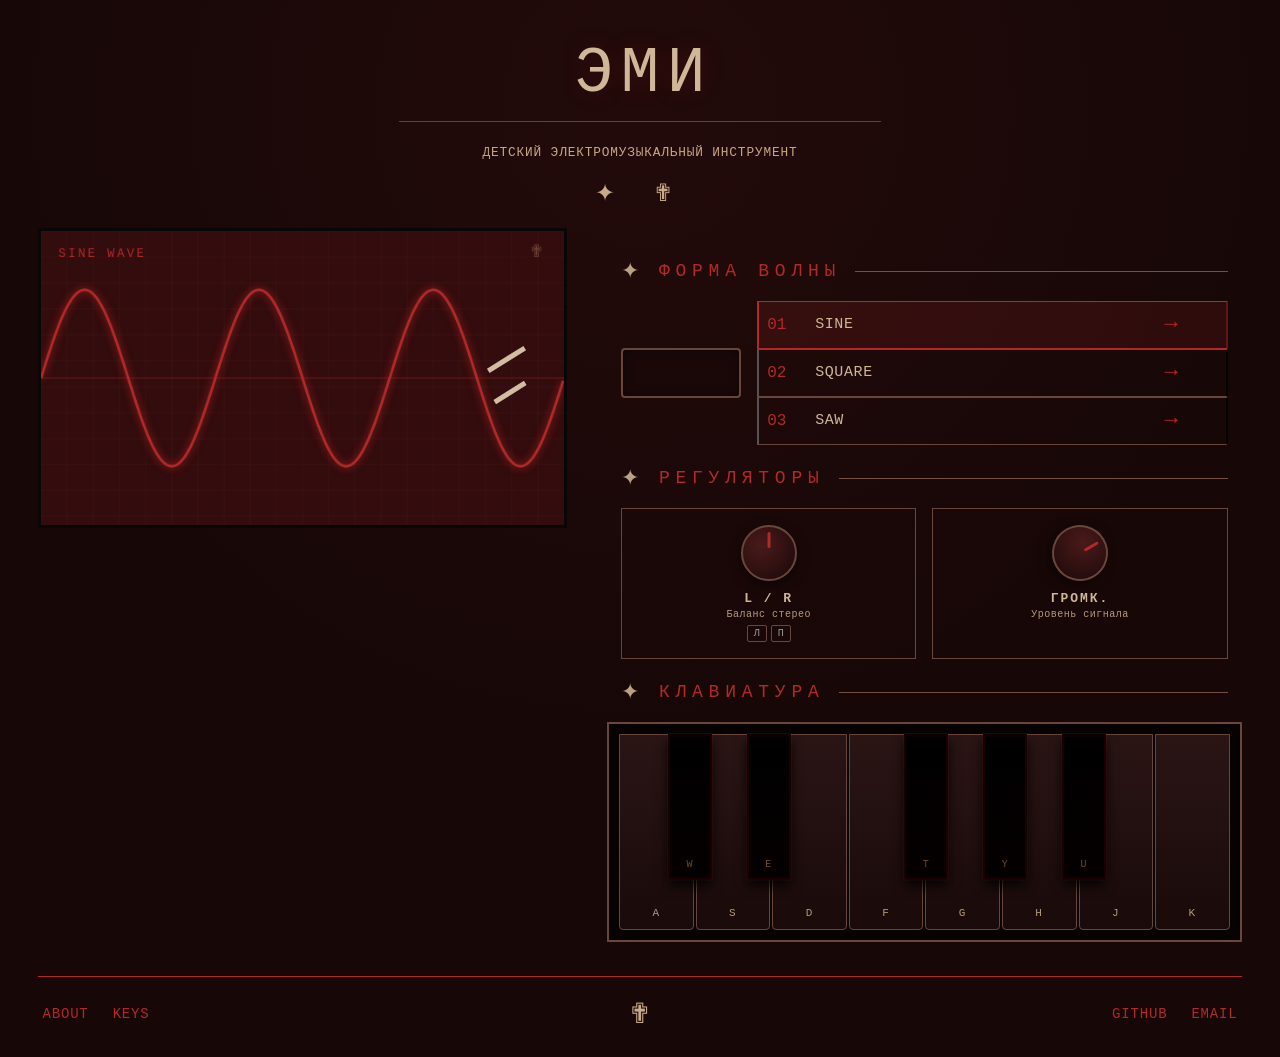
==== one_octave_synth/index.html @ 3e9d7aac "Rename synth.html to index.html" ====
<!DOCTYPE html>
<html lang="ru">
<head>
  <meta charset="UTF-8">
  <meta name="viewport" content="width=device-width, initial-scale=1.0">
  <title>ЭМИ — SYNTHESIZER ✟</title>
  <link rel="stylesheet" href="style.css">
</head>
<body>

<div class="synth-page">
  <!-- Rail Left -->
  <div class="rail rail-left">
    <div class="rail-top">
      <div class="status"><span></span>STATUS:<br>ONLINE</div>
      <div class="rail-cross">✟</div>
      <div>EST.1985</div>
    </div>
    <div class="rail-bottom">
      <div>✟</div>
      <div>SOVIET<br>SYNTH</div>
    </div>
  </div>

  <!-- Header -->
  <header class="synth-header">
    <h1 class="synth-title">ЭМИ</h1>
    <div class="hairline"></div>
    <p class="synth-subtitle">ДЕТСКИЙ ЭЛЕКТРОМУЗЫКАЛЬНЫЙ ИНСТРУМЕНТ</p>
    <div class="ornament"> ✦ ✟</div>
  </header>

  <!-- Main Content -->
  <div class="synth-content">
    <!-- Left Column: Visual -->
    <div class="synth-left">
      <div class="synth-portrait">
        <canvas id="synthVisual" width="600" height="340"></canvas>
        <div class="portrait-accent"></div>
      </div>
    </div>

    <!-- Right Column: Controls & Keys -->
    <div class="synth-right">
      <!-- Waveform Section (compact) -->
      <div class="waveform-section">
        <div class="projects-title">
          <em>✦</em> ФОРМА ВОЛНЫ <i></i>
        </div>
        <div class="waveform-inner">
          <div class="waveform-screen">
            <canvas id="waveformCanvas" width="200" height="60"></canvas>
          </div>
          <div class="waveform-buttons">
            <button class="wave-btn active" data-wave="sine">
              <span class="wave-num">01</span>
              <span class="wave-copy">
                <b>SINE</b>
              </span>
              <span class="wave-arrow">→</span>
            </button>
            <button class="wave-btn" data-wave="square">
              <span class="wave-num">02</span>
              <span class="wave-copy">
                <b>SQUARE</b>
              </span>
              <span class="wave-arrow">→</span>
            </button>
            <button class="wave-btn" data-wave="sawtooth">
              <span class="wave-num">03</span>
              <span class="wave-copy">
                <b>SAW</b>
              </span>
              <span class="wave-arrow">→</span>
            </button>
          </div>
        </div>
      </div>

      <!-- Knobs Section -->
      <div class="knobs-section">
        <div class="projects-title">
          <em>✦</em> РЕГУЛЯТОРЫ <i></i>
        </div>
        <div class="knobs-grid">
          <div class="knob-card">
            <div class="knob" id="lrKnob"></div>
            <div class="knob-info">
              <b>L / R</b>
              <small>Баланс стерео</small>
              <div class="lr-indicator">
                <span id="lrL">Л</span>
                <span id="lrR">П</span>
              </div>
            </div>
          </div>
          <div class="knob-card">
            <div class="knob" id="volKnob"></div>
            <div class="knob-info">
              <b>ГРОМК.</b>
              <small>Уровень сигнала</small>
            </div>
          </div>
        </div>
      </div>

      <!-- Keyboard Section -->
      <div class="keyboard-section">
        <div class="projects-title">
          <em>✦</em> КЛАВИАТУРА <i></i>
        </div>
        <div class="keys-container" id="keysContainer"></div>
      </div>
    </div>
  </div>

  <!-- Footer -->
  <footer class="synth-footer">
    <nav>
      <a href="#about">ABOUT</a>
      <a href="#keys">KEYS</a>
    </nav>
    <div class="footer-cross">✟</div>
    <nav>
      <a href="https://github.com">GITHUB</a>
      <a href="mailto:emi@synth.ru">EMAIL</a>
    </nav>
  </footer>
</div>

<script src="script.js"></script>
</body>
</html>
---- one_octave_synth/style.css ----
* {
  box-sizing: border-box;
  margin: 0;
  padding: 0;
}

html {
  background: #170707;
}

body {
  margin: 0;
  background: radial-gradient(circle at 50% 10%, rgba(105, 30, 30, .15), transparent 40rem), #170707;
  color: #d2b795;
  font-family: ui-monospace, SFMono-Regular, Menlo, Consolas, monospace;
  min-height: 100vh;
}

.synth-page {
  width: min(1600px, 94vw);
  margin: 0 auto;
  padding: 40px 0 30px;
  position: relative;
}

/* Rail */
.rail {
  position: absolute;
  width: 80px;
  color: #c9ae89;
  font-size: 14px;
  line-height: 1.7;
  letter-spacing: .08em;
  text-align: center;
}

.rail-left {
  left: -100px;
  top: 0;
  display: flex;
  flex-direction: column;
  justify-content: space-between;
  height: 100%;
}

.rail-top {
  display: flex;
  flex-direction: column;
  gap: 4px;
}

.rail-cross {
  text-align: center;
  color: #9b2222;
  font-size: 28px;
  margin: 16px 0;
}

.rail .status {
  color: #b32929;
  line-height: 1.65;
  font-size: 13px;
  letter-spacing: .1em;
}

.rail .status span {
  display: inline-block;
  width: 8px;
  height: 8px;
  background: #b32929;
  border-radius: 50%;
  margin-right: 8px;
  vertical-align: middle;
}

/* Header */
.synth-header {
  text-align: center;
  margin-bottom: 20px;
}

.synth-title {
  font-size: 72px;
  font-weight: 400;
  color: #cfb797;
  letter-spacing: .3em;
  margin-bottom: 10px;
  text-shadow: 0 0 40px rgba(179, 41, 41, .3);
}

.hairline {
  height: 1px;
  width: 40%;
  margin: 12px auto 20px;
  background: #6b4034;
}

.synth-subtitle {
  margin: 12px 0 14px;
  font-size: 16px;
  letter-spacing: .18em;
  color: #c7a886;
  text-transform: uppercase;
}

.ornament {
  font-size: 24px;
  margin-bottom: 20px;
  color: #c8aa88;
  letter-spacing: .5em;
}

/* Main Content */
.synth-content {
  display: grid;
  grid-template-columns: 1fr 1.2fr;
  gap: 60px;
  position: relative;
  align-items: start;
}

/* Left Column - Portrait */
.synth-left {
  position: relative;
}

.synth-portrait {
  position: relative;
  margin: 0 0 36px;
  border: 3px solid #080606;
  aspect-ratio: 1.76/1;
  overflow: hidden;
  background: #330c0d;
  width: 100%;
}

.synth-portrait canvas {
  width: 100%;
  height: 100%;
  display: block;
}

.portrait-accent {
  position: absolute;
  right: 7%;
  top: 39%;
  width: 70px;
  height: 80px;
}

.portrait-accent:before,
.portrait-accent:after {
  content: " ";
  position: absolute;
  right: 0;
  height: 5px;
  background: #d3bda2;
  transform: rotate(-32deg);
}

.portrait-accent:before {
  width: 43px;
  top: 12px;
}

.portrait-accent:after {
  width: 36px;
  top: 45px;
}

/* Right Column */
.synth-right {
  min-width: 0;
  padding-top: 30px;
}

/* Section Titles */
.projects-title {
  display: flex;
  align-items: center;
  gap: 14px;
  color: #b32929;
  font-size: 18px;
  letter-spacing: .32em;
  margin: 0 14px 16px;
}

.projects-title i {
  display: block;
  height: 1px;
  background: #755044;
  flex: 1;
}

.projects-title em {
  font-style: normal;
  font-size: 22px;
  color: #b9a184;
}

/* Waveform Section - COMPACT */
.waveform-section {
  margin-bottom: 20px;
}

.waveform-inner {
  display: flex;
  align-items: center;
  gap: 16px;
  padding: 0 14px;
}

.waveform-screen {
  width: 120px;
  height: 50px;
  min-width: 120px;
  background: #1a0809;
  border: 2px solid #69463b;
  border-radius: 4px;
  position: relative;
  overflow: hidden;
  box-shadow: inset 0 0 10px rgba(0, 0, 0, .5);
}

.waveform-screen canvas {
  width: 100%;
  height: 100%;
  display: block;
}

.waveform-buttons {
  display: flex;
  flex-direction: column;
  gap: 0;
  flex: 1;
}

.wave-btn {
  display: grid;
  grid-template-columns: 36px 1px minmax(0, 1fr) 28px;
  gap: 12px;
  min-height: 48px;
  align-items: center;
  padding: 10px 8px;
  border-top: 1px solid #69463b;
  border-bottom: 1px solid #69463b;
  color: inherit;
  text-decoration: none;
  transition: .18s ease;
  background: transparent;
  cursor: pointer;
  font-family: inherit;
  text-align: left;
}

.wave-btn:hover {
  background: rgba(116, 27, 27, .12);
  transform: translateX(3px);
}

.wave-btn.active {
  background: rgba(179, 41, 41, .15);
  border-color: #b32929;
}

.wave-num {
  font-size: 16px;
  color: #b32929;
  font-weight: 400;
}

.wave-btn .divider {
  width: 1px;
  height: 86%;
  background: #765447;
}

.wave-copy {
  display: flex;
  flex-direction: column;
  gap: 2px;
}

.wave-copy b {
  font-size: 15px;
  font-weight: 400;
  letter-spacing: .04em;
  color: #cfb797;
}

.wave-arrow {
  justify-self: end;
  color: #b32929;
  font-size: 22px;
}

/* Knobs Section */
.knobs-section {
  margin-bottom: 20px;
}

.knobs-grid {
  display: grid;
  grid-template-columns: 1fr 1fr;
  gap: 16px;
  padding: 0 14px;
}

.knob-card {
  border: 1px solid #69463b;
  padding: 16px;
  display: flex;
  flex-direction: column;
  align-items: center;
  gap: 10px;
  background: rgba(26, 8, 9, .5);
  transition: .18s ease;
}

.knob-card:hover {
  border-color: #b32929;
  background: rgba(116, 27, 27, .08);
}

.knob {
  width: 56px;
  height: 56px;
  border-radius: 50%;
  background: radial-gradient(circle at 35% 35%, #4a1a1a, #1a0809);
  border: 2px solid #69463b;
  cursor: pointer;
  position: relative;
  box-shadow: 0 4px 12px rgba(0, 0, 0, .5);
  transition: transform 0.1s;
}

.knob::after {
  content: '';
  position: absolute;
  width: 3px;
  height: 16px;
  background: #b32929;
  top: 5px;
  left: 50%;
  transform: translateX(-50%);
  border-radius: 2px;
}

.knob-info {
  display: flex;
  flex-direction: column;
  align-items: center;
  gap: 3px;
}

.knob-info b {
  font-size: 13px;
  letter-spacing: .15em;
  color: #cfb797;
}

.knob-info small {
  font-size: 10px;
  color: #b69979;
  letter-spacing: .05em;
}

.lr-indicator {
  display: flex;
  gap: 4px;
  font-size: 10px;
  color: #999;
  margin-top: 2px;
}

.lr-indicator span {
  padding: 2px 6px;
  border: 1px solid #69463b;
  border-radius: 2px;
  transition: .18s ease;
}

.lr-indicator span.active-l {
  background: #b32929;
  color: #d2b795;
  border-color: #b32929;
}

.lr-indicator span.active-r {
  background: #6b4034;
  color: #d2b795;
  border-color: #6b4034;
}

/* Keyboard Section - LARGER & CONTRAST */
.keyboard-section {
  margin-bottom: 10px;
}

.keys-container {
  display: flex;
  position: relative;
  width: 100%;
  height: 220px;
  border: 2px solid #69463b;
  background: #0a0404;
  padding: 10px;
  gap: 2px;
  box-shadow: inset 0 0 20px rgba(0, 0, 0, .6);
}

.white-key {
  flex: 1;
  height: 100%;
  background: linear-gradient(180deg, #2a1515 0%, #1a0a0a 100%);
  border: 1px solid #69463b;
  border-radius: 0 0 4px 4px;
  cursor: pointer;
  position: relative;
  z-index: 1;
  transition: all 0.08s;
  display: flex;
  flex-direction: column;
  align-items: center;
  justify-content: flex-end;
  padding-bottom: 10px;
}

.white-key:hover {
  background: linear-gradient(180deg, #3a1a1a, #2a1010);
  border-color: #b32929;
}

.white-key.active {
  background: linear-gradient(180deg, #b32929, #6b1a1a);
  border-color: #b32929;
  box-shadow: 0 0 20px rgba(179, 41, 41, .4);
}

.black-key {
  width: 44px;
  height: 68%;
  background: linear-gradient(180deg, #000 0%, #050000 100%);
  border: 2px solid #1a0000;
  border-top: 3px solid #0a0000;
  border-radius: 0 0 3px 3px;
  position: absolute;
  z-index: 2;
  cursor: pointer;
  box-shadow: 
    0 6px 12px rgba(0, 0, 0, .8),
    0 0 0 1px rgba(179, 41, 41, .15);
  transition: all 0.08s;
  display: flex;
  flex-direction: column;
  align-items: center;
  justify-content: flex-end;
  padding-bottom: 8px;
}

.black-key:hover {
  background: linear-gradient(180deg, #0a0000, #000);
  border-color: #b32929;
  box-shadow: 
    0 6px 12px rgba(0, 0, 0, .8),
    0 0 0 1px rgba(179, 41, 41, .3);
}

.black-key.active {
  background: linear-gradient(180deg, #8b1a1a, #4a0a0a);
  border-color: #b32929;
  border-top-color: #6b1a1a;
  height: 66%;
  box-shadow: 
    0 2px 6px rgba(0, 0, 0, .6),
    0 0 20px rgba(179, 41, 41, .6);
}

.key-label {
  font-size: 11px;
  color: #b69979;
  letter-spacing: .1em;
  pointer-events: none;
}

.black-key .key-label {
  color: #6a4a30;
  font-size: 10px;
}

/* Footer */
.synth-footer {
  margin-top: 24px;
  padding: 20px 4px 4px;
  border-top: 1px solid #b32929;
  display: grid;
  grid-template-columns: 1fr auto 1fr;
  align-items: center;
  color: #b32929;
  font-size: 14px;
  letter-spacing: .06em;
}

.synth-footer nav {
  display: flex;
  gap: 24px;
  align-items: center;
  flex-wrap: wrap;
}

.synth-footer nav:last-child {
  justify-content: flex-end;
}

.synth-footer a {
  color: inherit;
  text-decoration: none;
  transition: opacity .2s;
}

.synth-footer a:hover {
  opacity: .7;
  text-decoration: underline;
  text-underline-offset: 4px;
}

.footer-cross {
  font-size: 28px;
  color: #c8aa88;
}

/* Responsive */
@media (max-width: 1400px) {
  .synth-page {
    width: 94vw;
  }
  .synth-content {
    gap: 40px;
  }
  .rail {
    display: none;
  }
}

@media (max-width: 1050px) {
  .synth-content {
    grid-template-columns: 1fr;
    gap: 30px;
  }
  .synth-title {
    font-size: 56px;
  }
  .keys-container {
    height: 180px;
  }
}

@media (max-width: 700px) {
  .synth-title {
    font-size: 42px;
  }
  .knobs-grid {
    grid-template-columns: 1fr;
  }
  .keys-container {
    height: 160px;
  }
  .black-key {
    width: 36px;
  }
}


/* YDG typography refinement */

.synth-title {
  font-family: "IBM Plex Mono", "Courier New", ui-monospace, monospace;
  font-size: clamp(42px, 5.4vw, 64px);
  font-weight: 400;
  line-height: 1.08;
  letter-spacing: .12em;
  padding-left: .12em;
  margin-bottom: 8px;
  color: #cfb797;
  text-shadow: 0 0 24px rgba(179, 41, 41, .17);
}

.synth-subtitle {
  font-family: "IBM Plex Mono", "Courier New", ui-monospace, monospace;
  font-size: clamp(10px, 1vw, 13px);
  font-weight: 400;
  line-height: 1.75;
  letter-spacing: .065em;
  color: #c7a886;
  text-transform: uppercase;

  max-width: 100%;
  margin: 12px auto 14px;
  padding: 0 10px;

  text-wrap: balance;
}
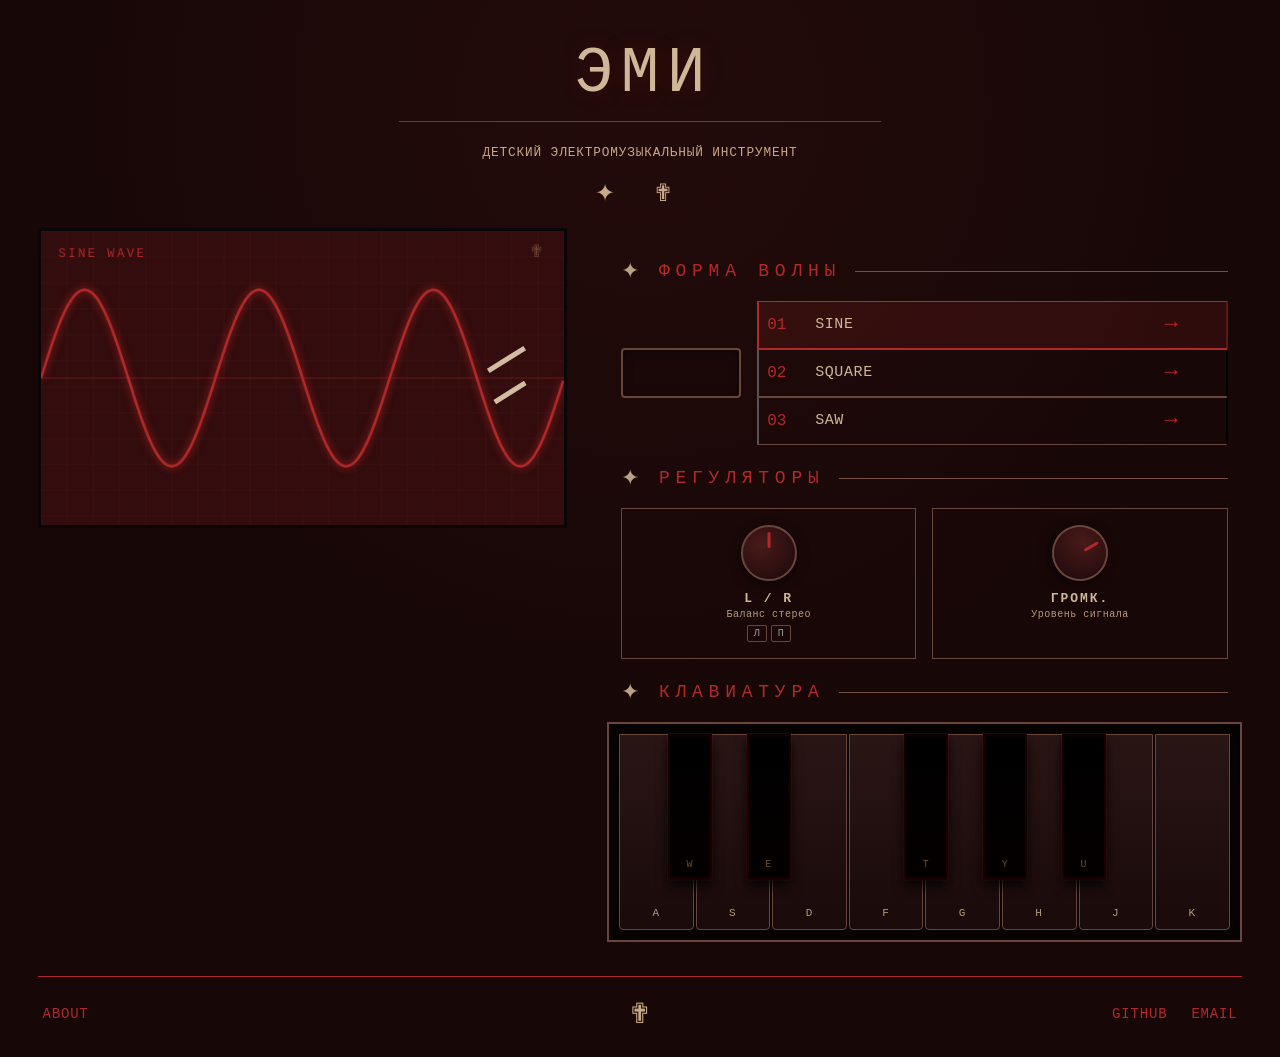
==== commit 7c9b26b4: "Update footer links in index.html" ====
--- a/one_octave_synth/index.html
+++ b/one_octave_synth/index.html
@@ -117,13 +117,13 @@
   <!-- Footer -->
   <footer class="synth-footer">
     <nav>
-      <a href="#about">ABOUT</a>
-      <a href="#keys">KEYS</a>
+      <a href="/about.html/">ABOUT</a>
+
     </nav>
     <div class="footer-cross">✟</div>
     <nav>
-      <a href="https://github.com">GITHUB</a>
-      <a href="mailto:emi@synth.ru">EMAIL</a>
+      <a href="https://yourdeadgirlfriend.github.com">GITHUB</a>
+      <a href="mailto:yourdeadgirlfriend@proton.me">EMAIL</a>
     </nav>
   </footer>
 </div>
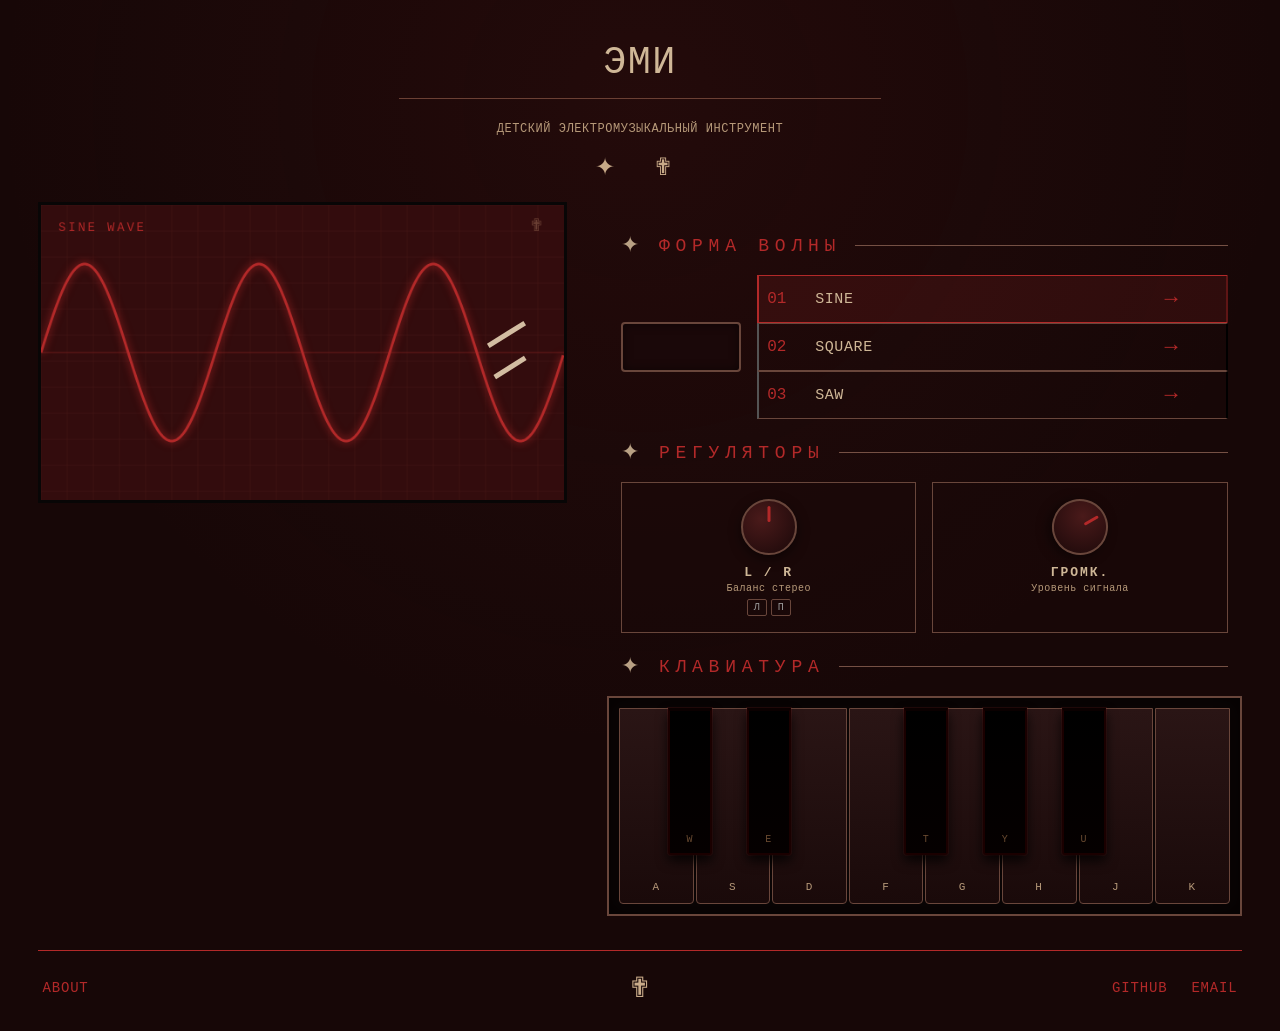
==== commit ce30db09: "Update index.html" ====
--- a/one_octave_synth/index.html
+++ b/one_octave_synth/index.html
@@ -4,6 +4,14 @@
   <meta charset="UTF-8">
   <meta name="viewport" content="width=device-width, initial-scale=1.0">
   <title>ЭМИ — SYNTHESIZER ✟</title>
+  
+
+<link rel="preconnect" href="https://fonts.googleapis.com">
+<link rel="preconnect" href="https://fonts.gstatic.com" crossorigin>
+<link href="https://fonts.googleapis.com/css2?family=Fruktur&display=swap" rel="stylesheet">
+
+<link href="https://fonts.googleapis.com/css2?family=Ruslan+Display&display=swap" rel="stylesheet">
+
   <link rel="stylesheet" href="style.css">
 </head>
 <body>
@@ -117,8 +125,7 @@
   <!-- Footer -->
   <footer class="synth-footer">
     <nav>
-      <a href="/about.html/">ABOUT</a>
-
+      <a href="/about.html">ABOUT</a>
     </nav>
     <div class="footer-cross">✟</div>
     <nav>
--- a/one_octave_synth/style.css
+++ b/one_octave_synth/style.css
@@ -80,12 +80,15 @@
 }
 
 .synth-title {
-  font-size: 72px;
+  font-family: inherit;
+  font-size: clamp(40px, 5vw, 60px);
   font-weight: 400;
+  line-height: 1.1;
+  letter-spacing: .10em;
   color: #cfb797;
-  letter-spacing: .3em;
-  margin-bottom: 10px;
-  text-shadow: 0 0 40px rgba(179, 41, 41, .3);
+
+  margin: 0 0 10px;
+  text-shadow: 0 0 24px rgba(179, 41, 41, .17);
 }
 
 .hairline {
@@ -96,11 +99,18 @@
 }
 
 .synth-subtitle {
-  margin: 12px 0 14px;
-  font-size: 16px;
-  letter-spacing: .18em;
+  font-family: inherit;
+  font-size: clamp(10px, .9vw, 12px);
+  font-weight: 400;
+  line-height: 1.8;
+  letter-spacing: .075em;
+  text-transform: uppercase;
   color: #c7a886;
-  text-transform: uppercase;
+
+  max-width: 100%;
+  padding: 0 12px;
+  margin: 12px auto 14px;
+  text-wrap: balance;
 }
 
 .ornament {
@@ -571,32 +581,32 @@
 }
 
 
-/* YDG typography refinement */
+
+/* YDG typography — integrated, not standalone */
 
 .synth-title {
-  font-family: "IBM Plex Mono", "Courier New", ui-monospace, monospace;
-  font-size: clamp(42px, 5.4vw, 64px);
+  font-family: inherit;
+  font-size: clamp(32px, 3vw, 40px);
   font-weight: 400;
-  line-height: 1.08;
-  letter-spacing: .12em;
-  padding-left: .12em;
-  margin-bottom: 8px;
+  line-height: 1.2;
+  letter-spacing: .04em;
   color: #cfb797;
-  text-shadow: 0 0 24px rgba(179, 41, 41, .17);
+  text-shadow: none;
+  margin: 0 0 10px;
 }
 
 .synth-subtitle {
-  font-family: "IBM Plex Mono", "Courier New", ui-monospace, monospace;
-  font-size: clamp(10px, 1vw, 13px);
+  font-family: inherit;
+  font-size: 12px;
   font-weight: 400;
-  line-height: 1.75;
-  letter-spacing: .065em;
-  color: #c7a886;
+  line-height: 1.7;
+  letter-spacing: .045em;
   text-transform: uppercase;
+  color: #b69979;
 
   max-width: 100%;
+  padding: 0 8px;
   margin: 12px auto 14px;
-  padding: 0 10px;
-
   text-wrap: balance;
 }
+
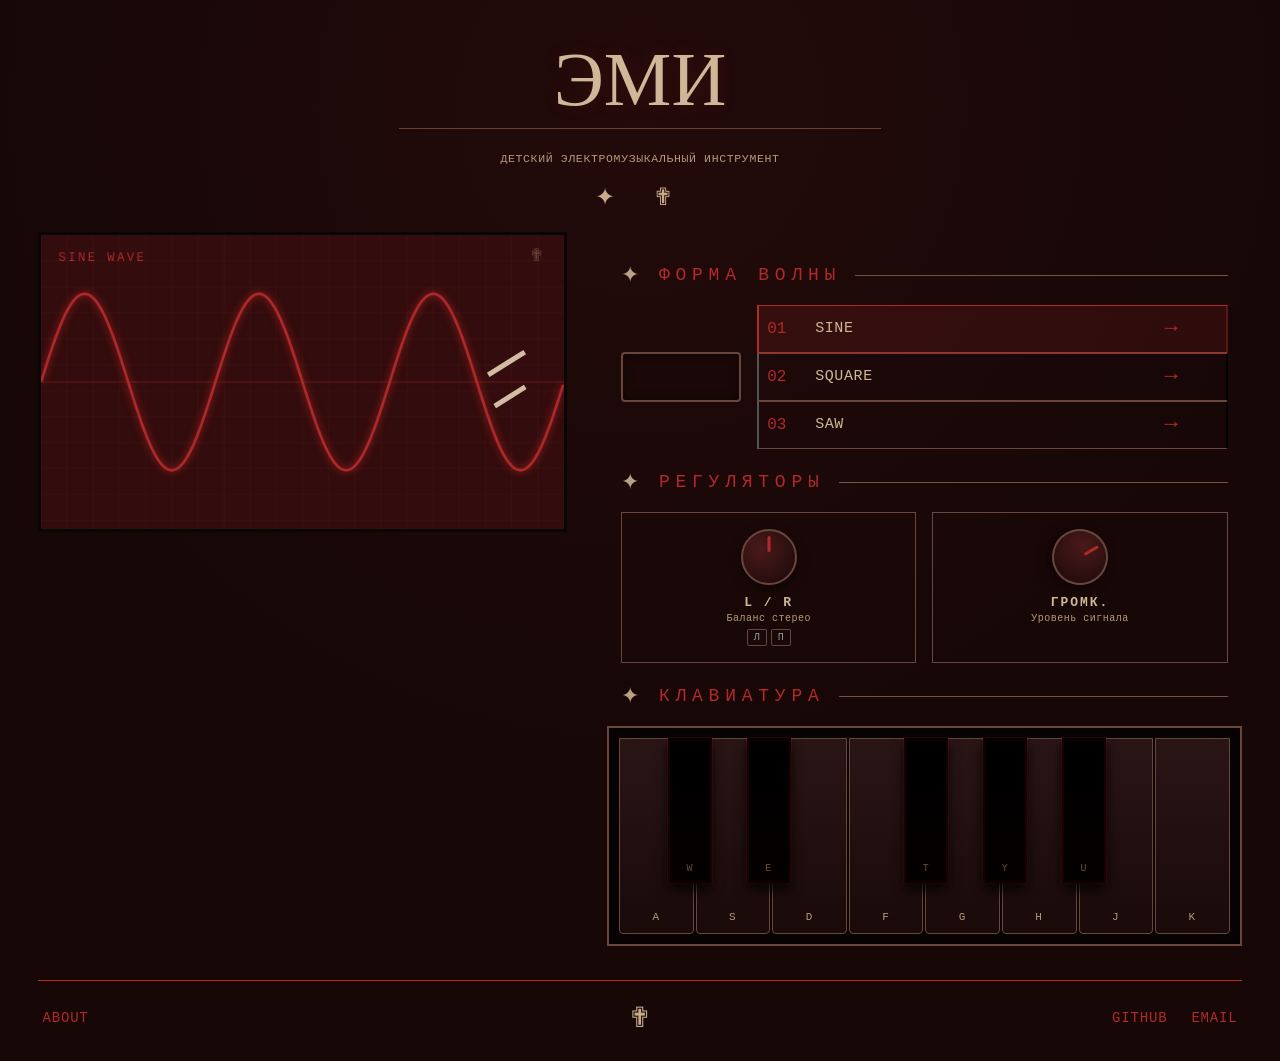
==== commit 4b7bc542: "Modify font links and include style.css Updated font links and added a stylesheet." ====
--- a/one_octave_synth/index.html
+++ b/one_octave_synth/index.html
@@ -6,11 +6,11 @@
   <title>ЭМИ — SYNTHESIZER ✟</title>
   
 
-<link rel="preconnect" href="https://fonts.googleapis.com">
-<link rel="preconnect" href="https://fonts.gstatic.com" crossorigin>
-<link href="https://fonts.googleapis.com/css2?family=Fruktur&display=swap" rel="stylesheet">
-
-<link href="https://fonts.googleapis.com/css2?family=Ruslan+Display&display=swap" rel="stylesheet">
+<link
+  href="https://fonts.googleapis.com/css2?family=Fruktur&display=swap&text=%D0%AD%D0%9C%D0%98"
+  rel="stylesheet"
+>
+<link rel="stylesheet" href="style.css">
 
   <link rel="stylesheet" href="style.css">
 </head>
--- a/one_octave_synth/style.css
+++ b/one_octave_synth/style.css
@@ -610,3 +610,47 @@
   text-wrap: balance;
 }
 
+
+/* YDG × FRAKTUR */
+
+.synth-title {
+  font-family: "Fruktur", serif;
+  font-size: clamp(52px, 6vw, 76px);
+  font-weight: 400;
+  line-height: 1;
+  letter-spacing: 0;
+
+  color: #cfb797;
+  text-shadow: 0 0 18px rgba(179, 41, 41, .16);
+
+  margin: 0 0 12px;
+}
+
+.synth-subtitle {
+  /* Подпись остаётся в общей моноширинной системе YDG */
+  font-family: inherit;
+  font-size: clamp(10px, .9vw, 12px);
+  font-weight: 400;
+  line-height: 1.7;
+  letter-spacing: .055em;
+
+  color: #b69979;
+  text-transform: uppercase;
+
+  max-width: 100%;
+  padding: 0 12px;
+  margin: 12px auto 14px;
+  text-wrap: balance;
+}
+
+@media (max-width: 700px) {
+  .synth-title {
+    font-size: clamp(44px, 12vw, 58px);
+  }
+
+  .synth-subtitle {
+    font-size: 10px;
+    letter-spacing: .035em;
+  }
+}
+
--- a/one_octave_synth/style.css
+++ b/one_octave_synth/style.css
@@ -610,3 +610,47 @@
   text-wrap: balance;
 }
 
+
+/* YDG × FRAKTUR */
+
+.synth-title {
+  font-family: "Fruktur", serif;
+  font-size: clamp(52px, 6vw, 76px);
+  font-weight: 400;
+  line-height: 1;
+  letter-spacing: 0;
+
+  color: #cfb797;
+  text-shadow: 0 0 18px rgba(179, 41, 41, .16);
+
+  margin: 0 0 12px;
+}
+
+.synth-subtitle {
+  /* Подпись остаётся в общей моноширинной системе YDG */
+  font-family: inherit;
+  font-size: clamp(10px, .9vw, 12px);
+  font-weight: 400;
+  line-height: 1.7;
+  letter-spacing: .055em;
+
+  color: #b69979;
+  text-transform: uppercase;
+
+  max-width: 100%;
+  padding: 0 12px;
+  margin: 12px auto 14px;
+  text-wrap: balance;
+}
+
+@media (max-width: 700px) {
+  .synth-title {
+    font-size: clamp(44px, 12vw, 58px);
+  }
+
+  .synth-subtitle {
+    font-size: 10px;
+    letter-spacing: .035em;
+  }
+}
+
